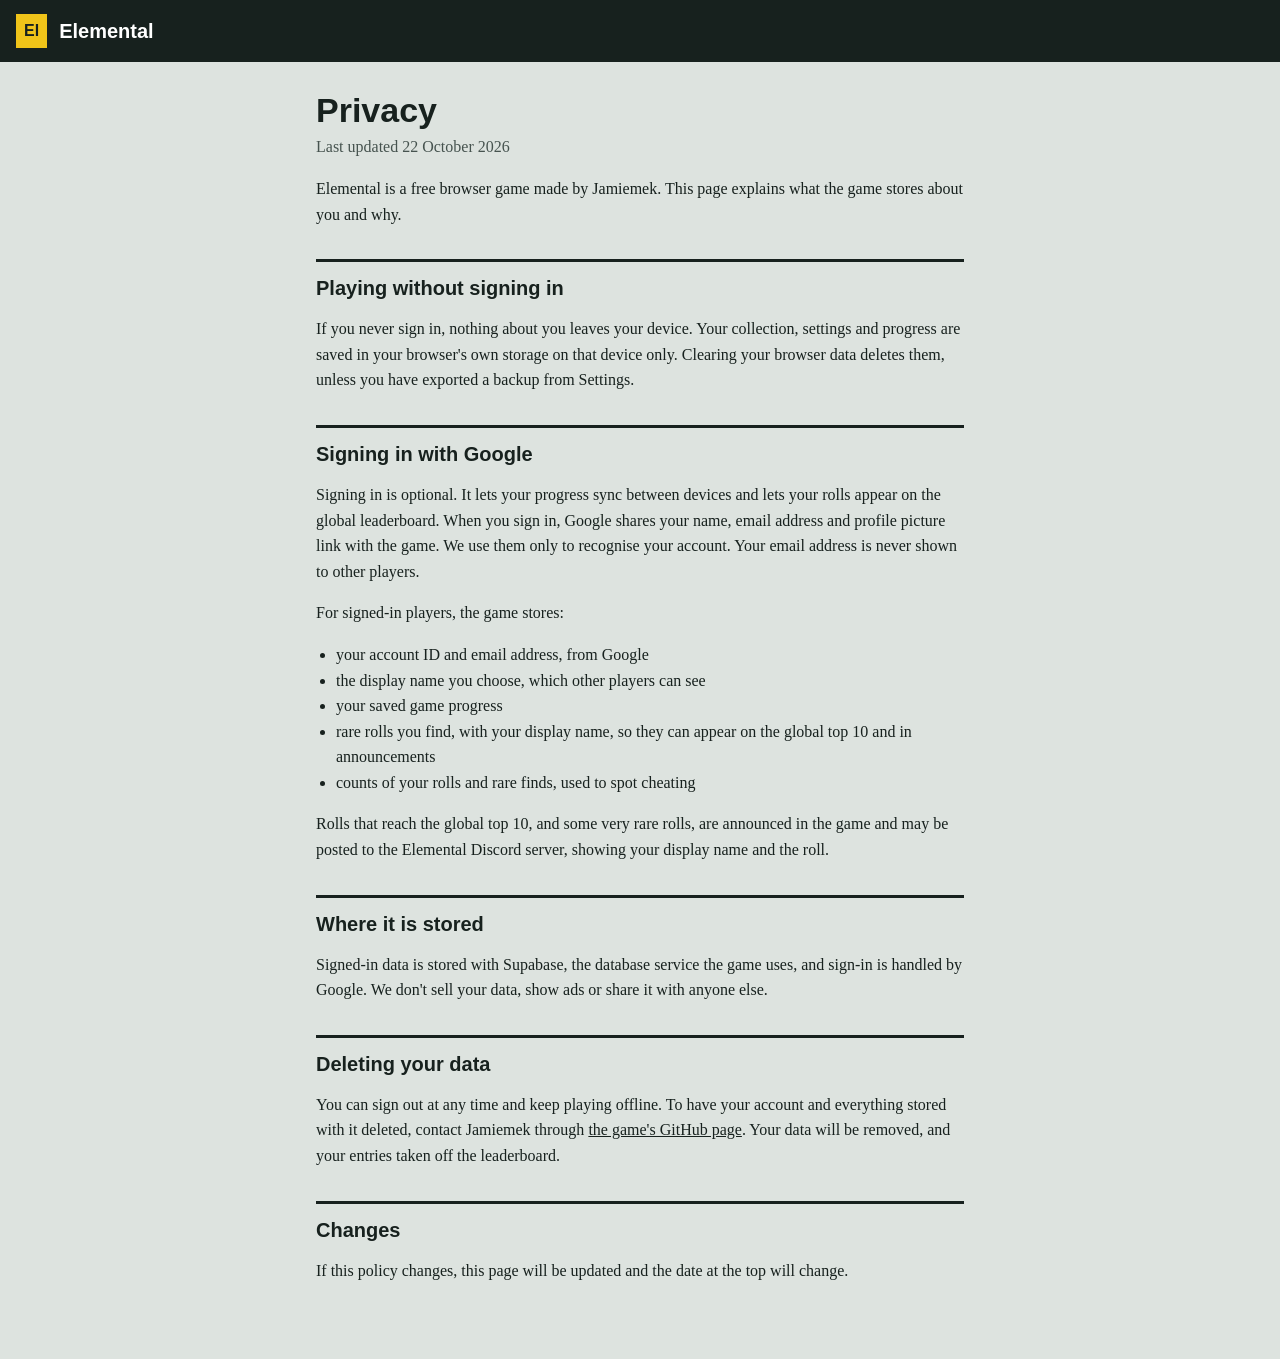
==== privacy.html @ 5de42766 "Add files via upload" ====
<!doctype html>
<html lang="en">
<head>
<meta charset="utf-8">
<meta name="viewport" content="width=device-width,initial-scale=1">
<title>Elemental · Privacy</title>
<style>
:root {
  --bench: #dde3df;
  --ink: #17211e;
  --ink-2: #46534f;
  --night: #17211e;
  --hazard: #f0c419;
  --head: "Bahnschrift","DIN Alternate","DIN 1451 Std","Avenir Next Condensed","Franklin Gothic Medium","Arial Narrow",Arial,sans-serif;
  --text: "Charter","Bitstream Charter","Sitka Text",Cambria,Georgia,serif;
}
@media (prefers-color-scheme: dark) {
  :root { --bench: #121916; --ink: #e4ebe7; --ink-2: #a9b6b1; }
}
* { box-sizing: border-box; }
body { margin: 0; background: var(--bench); color: var(--ink); font-family: var(--text); line-height: 1.6; }
header { background: var(--night); color: #fff; padding: 14px 16px; display: flex; align-items: center; gap: 12px; }
header .mark { background: var(--hazard); color: var(--night); font-family: var(--head); font-weight: 700; padding: 4px 8px; }
header a { color: #fff; font-family: var(--head); font-weight: 700; font-size: 20px; text-decoration: none; }
main { max-width: 680px; margin: 0 auto; padding: 28px 16px 60px; }
h1, h2 { font-family: var(--head); line-height: 1.2; }
h1 { font-size: 34px; margin: 0 0 4px; }
h2 { font-size: 20px; margin: 32px 0 6px; border-top: 3px solid var(--ink); padding-top: 14px; }
.sub { color: var(--ink-2); margin: 0 0 8px; }
a { color: inherit; }
ul { padding-left: 20px; }
</style>
</head>
<body>
<header><span class="mark">El</span><a href="./">Elemental</a></header>
<main>
<h1>Privacy</h1>
<p class="sub">Last updated 22 October 2026</p>
<p>Elemental is a free browser game made by Jamiemek. This page explains what the game stores about you and why.</p>

<h2>Playing without signing in</h2>
<p>If you never sign in, nothing about you leaves your device. Your collection, settings and progress are saved in your browser's own storage on that device only. Clearing your browser data deletes them, unless you have exported a backup from Settings.</p>

<h2>Signing in with Google</h2>
<p>Signing in is optional. It lets your progress sync between devices and lets your rolls appear on the global leaderboard. When you sign in, Google shares your name, email address and profile picture link with the game. We use them only to recognise your account. Your email address is never shown to other players.</p>
<p>For signed-in players, the game stores:</p>
<ul>
<li>your account ID and email address, from Google</li>
<li>the display name you choose, which other players can see</li>
<li>your saved game progress</li>
<li>rare rolls you find, with your display name, so they can appear on the global top 10 and in announcements</li>
<li>counts of your rolls and rare finds, used to spot cheating</li>
</ul>
<p>Rolls that reach the global top 10, and some very rare rolls, are announced in the game and may be posted to the Elemental Discord server, showing your display name and the roll.</p>

<h2>Where it is stored</h2>
<p>Signed-in data is stored with Supabase, the database service the game uses, and sign-in is handled by Google. We don't sell your data, show ads or share it with anyone else.</p>

<h2>Deleting your data</h2>
<p>You can sign out at any time and keep playing offline. To have your account and everything stored with it deleted, contact Jamiemek through <a href="https://github.com/Jamiemek/Elemental">the game's GitHub page</a>. Your data will be removed, and your entries taken off the leaderboard.</p>

<h2>Changes</h2>
<p>If this policy changes, this page will be updated and the date at the top will change.</p>
</main>
</body>
</html>
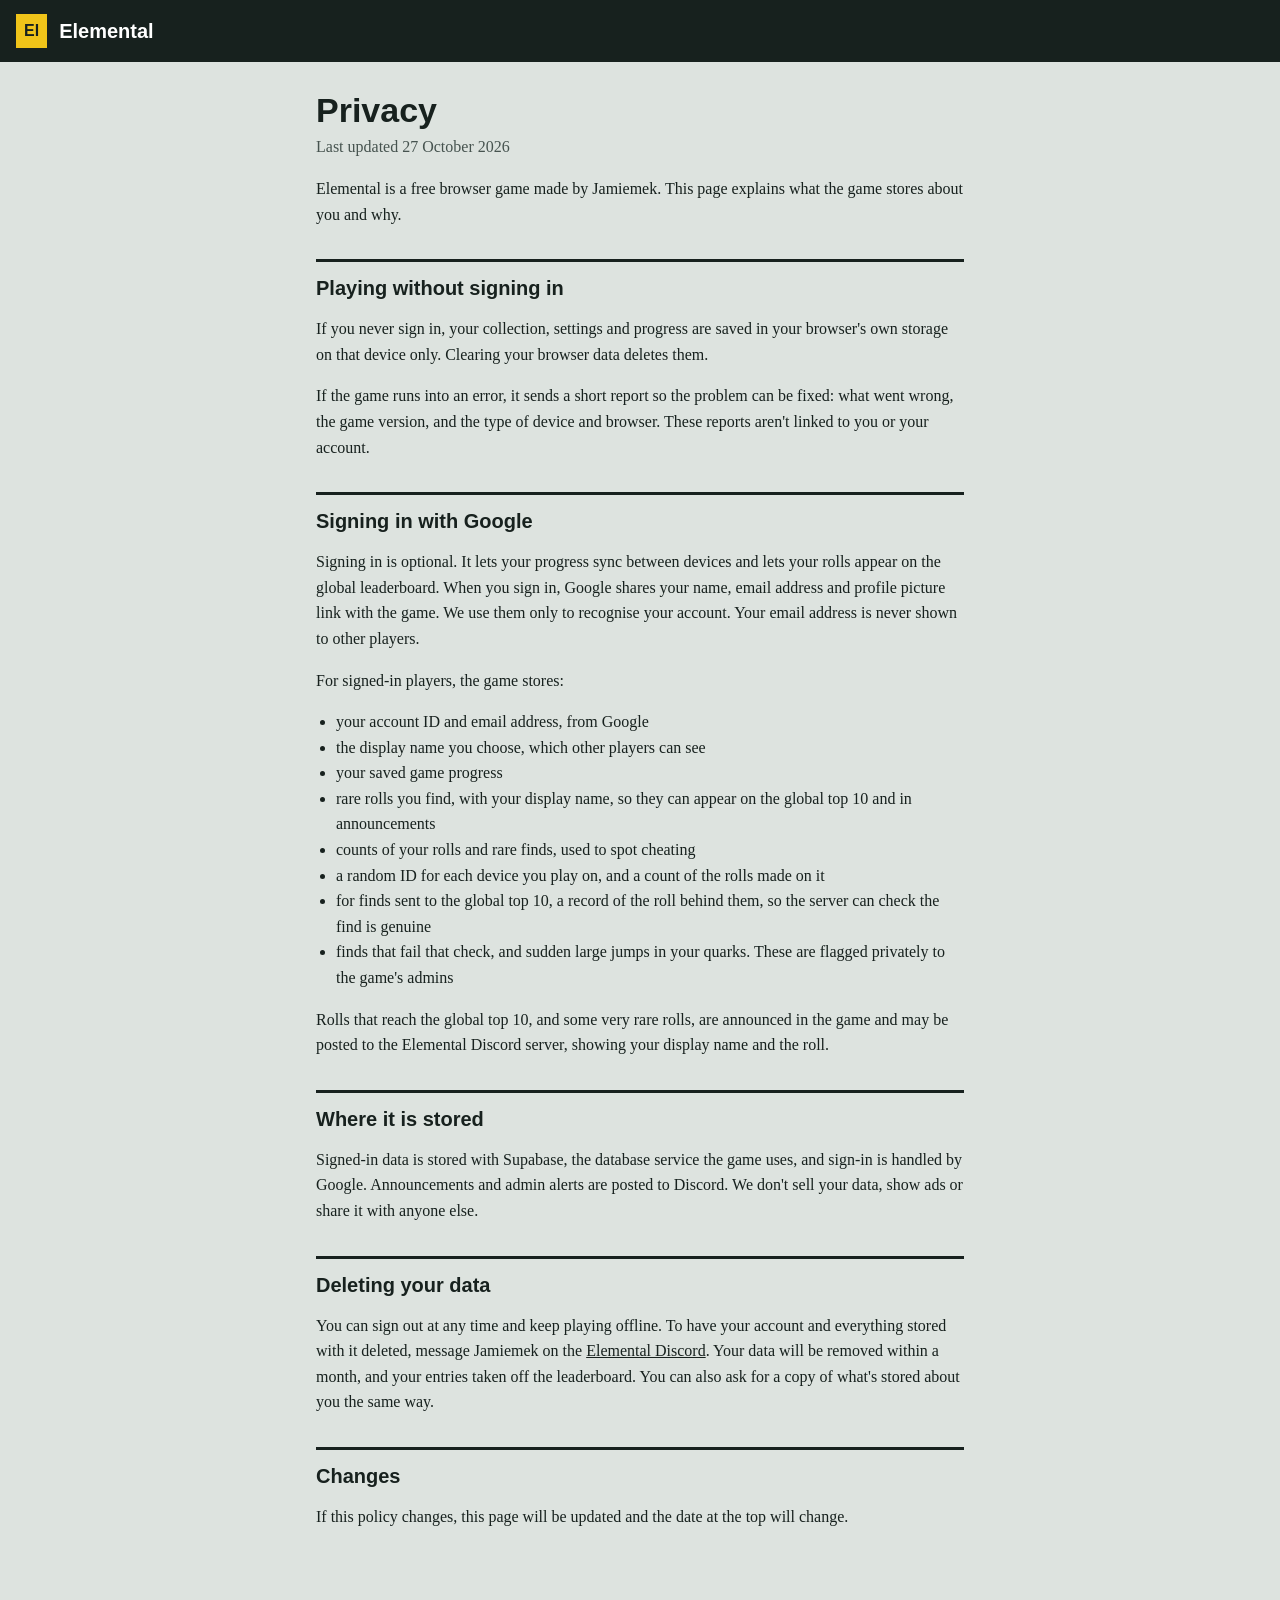
==== commit 7fb59c46: "2.1.3" ====
--- a/privacy.html
+++ b/privacy.html
@@ -35,11 +35,12 @@
 <header><span class="mark">El</span><a href="./">Elemental</a></header>
 <main>
 <h1>Privacy</h1>
-<p class="sub">Last updated 22 October 2026</p>
+<p class="sub">Last updated 27 October 2026</p>
 <p>Elemental is a free browser game made by Jamiemek. This page explains what the game stores about you and why.</p>
 
 <h2>Playing without signing in</h2>
-<p>If you never sign in, nothing about you leaves your device. Your collection, settings and progress are saved in your browser's own storage on that device only. Clearing your browser data deletes them, unless you have exported a backup from Settings.</p>
+<p>If you never sign in, your collection, settings and progress are saved in your browser's own storage on that device only. Clearing your browser data deletes them.</p>
+<p>If the game runs into an error, it sends a short report so the problem can be fixed: what went wrong, the game version, and the type of device and browser. These reports aren't linked to you or your account.</p>
 
 <h2>Signing in with Google</h2>
 <p>Signing in is optional. It lets your progress sync between devices and lets your rolls appear on the global leaderboard. When you sign in, Google shares your name, email address and profile picture link with the game. We use them only to recognise your account. Your email address is never shown to other players.</p>
@@ -50,14 +51,17 @@
 <li>your saved game progress</li>
 <li>rare rolls you find, with your display name, so they can appear on the global top 10 and in announcements</li>
 <li>counts of your rolls and rare finds, used to spot cheating</li>
+<li>a random ID for each device you play on, and a count of the rolls made on it</li>
+<li>for finds sent to the global top 10, a record of the roll behind them, so the server can check the find is genuine</li>
+<li>finds that fail that check, and sudden large jumps in your quarks. These are flagged privately to the game's admins</li>
 </ul>
 <p>Rolls that reach the global top 10, and some very rare rolls, are announced in the game and may be posted to the Elemental Discord server, showing your display name and the roll.</p>
 
 <h2>Where it is stored</h2>
-<p>Signed-in data is stored with Supabase, the database service the game uses, and sign-in is handled by Google. We don't sell your data, show ads or share it with anyone else.</p>
+<p>Signed-in data is stored with Supabase, the database service the game uses, and sign-in is handled by Google. Announcements and admin alerts are posted to Discord. We don't sell your data, show ads or share it with anyone else.</p>
 
 <h2>Deleting your data</h2>
-<p>You can sign out at any time and keep playing offline. To have your account and everything stored with it deleted, contact Jamiemek through <a href="https://github.com/Jamiemek/Elemental">the game's GitHub page</a>. Your data will be removed, and your entries taken off the leaderboard.</p>
+<p>You can sign out at any time and keep playing offline. To have your account and everything stored with it deleted, message Jamiemek on the <a href="https://discord.gg/JRjxek33se">Elemental Discord</a>. Your data will be removed within a month, and your entries taken off the leaderboard. You can also ask for a copy of what's stored about you the same way.</p>
 
 <h2>Changes</h2>
 <p>If this policy changes, this page will be updated and the date at the top will change.</p>
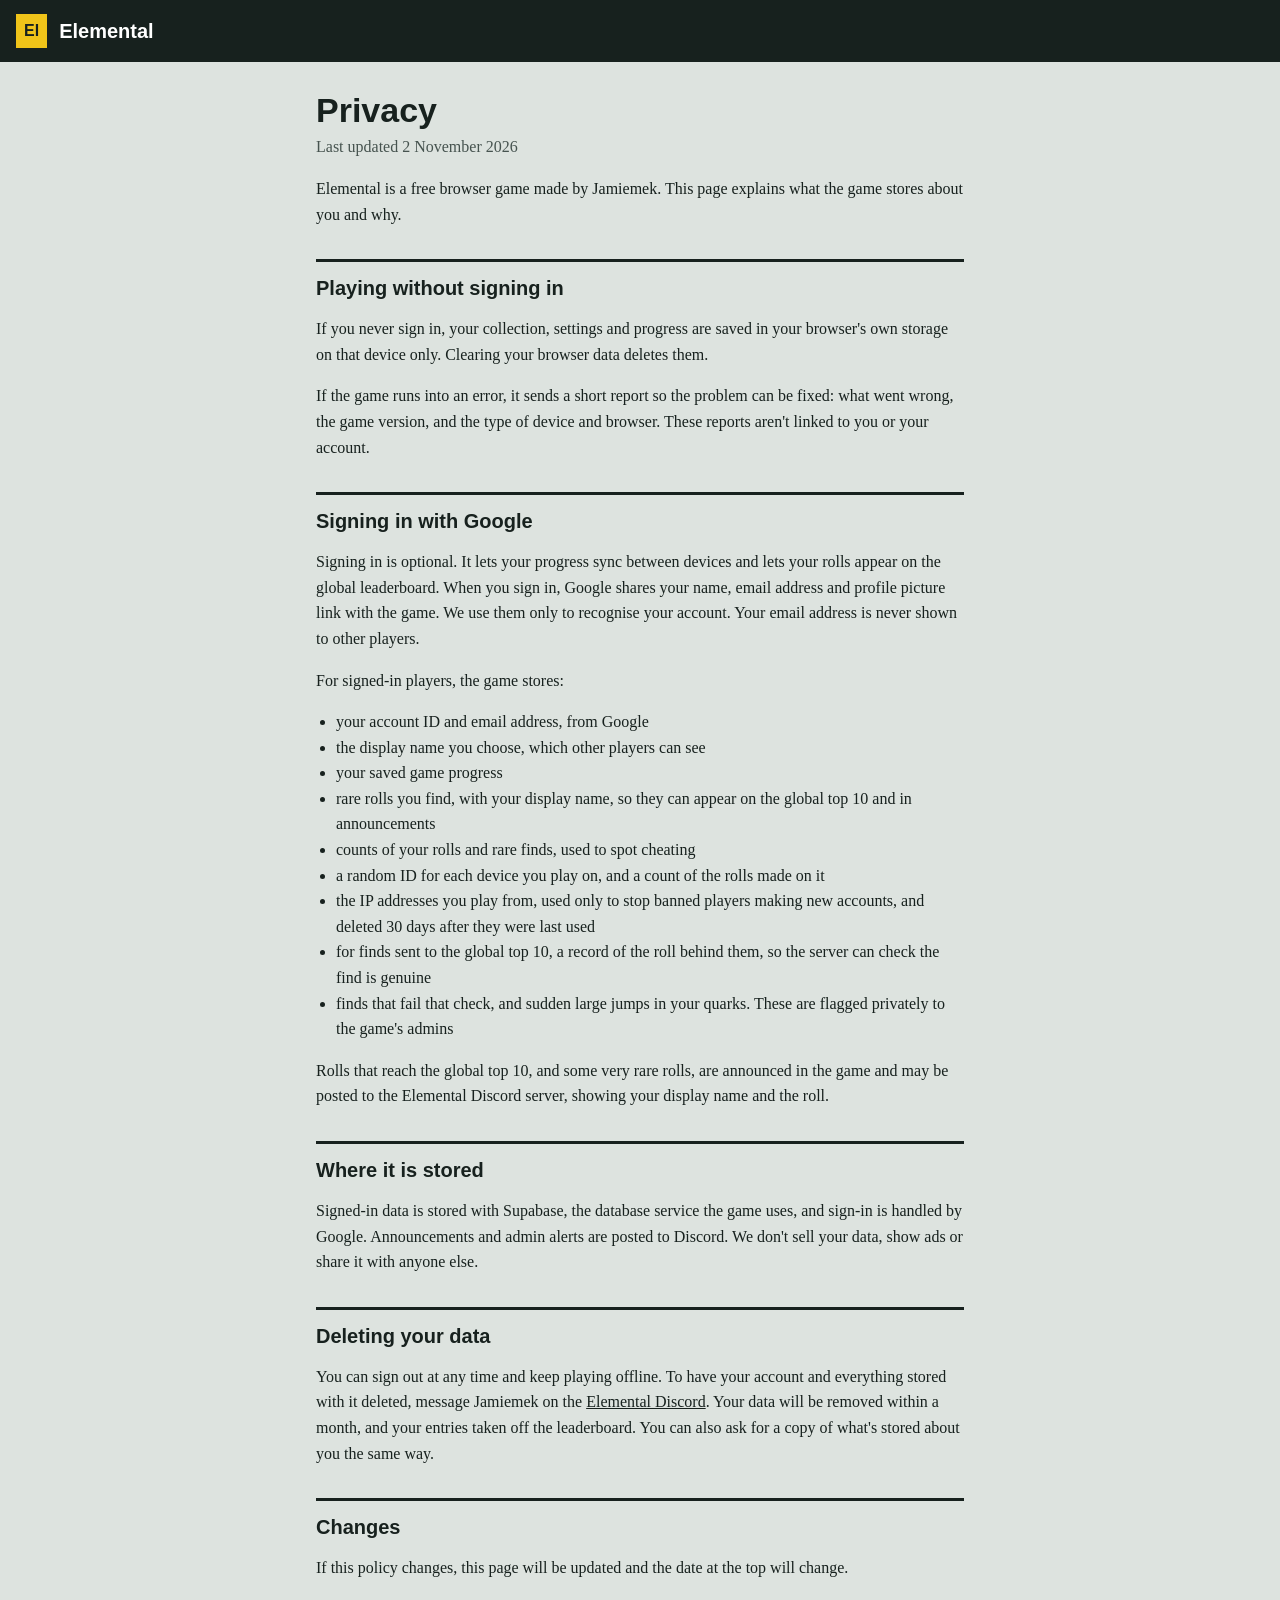
==== commit 73a88bec: "2.1.9.13: privacy page mentions IP addresses" ====
--- a/privacy.html
+++ b/privacy.html
@@ -35,7 +35,7 @@
 <header><span class="mark">El</span><a href="./">Elemental</a></header>
 <main>
 <h1>Privacy</h1>
-<p class="sub">Last updated 27 October 2026</p>
+<p class="sub">Last updated 2 November 2026</p>
 <p>Elemental is a free browser game made by Jamiemek. This page explains what the game stores about you and why.</p>
 
 <h2>Playing without signing in</h2>
@@ -52,6 +52,7 @@
 <li>rare rolls you find, with your display name, so they can appear on the global top 10 and in announcements</li>
 <li>counts of your rolls and rare finds, used to spot cheating</li>
 <li>a random ID for each device you play on, and a count of the rolls made on it</li>
+<li>the IP addresses you play from, used only to stop banned players making new accounts, and deleted 30 days after they were last used</li>
 <li>for finds sent to the global top 10, a record of the roll behind them, so the server can check the find is genuine</li>
 <li>finds that fail that check, and sudden large jumps in your quarks. These are flagged privately to the game's admins</li>
 </ul>
